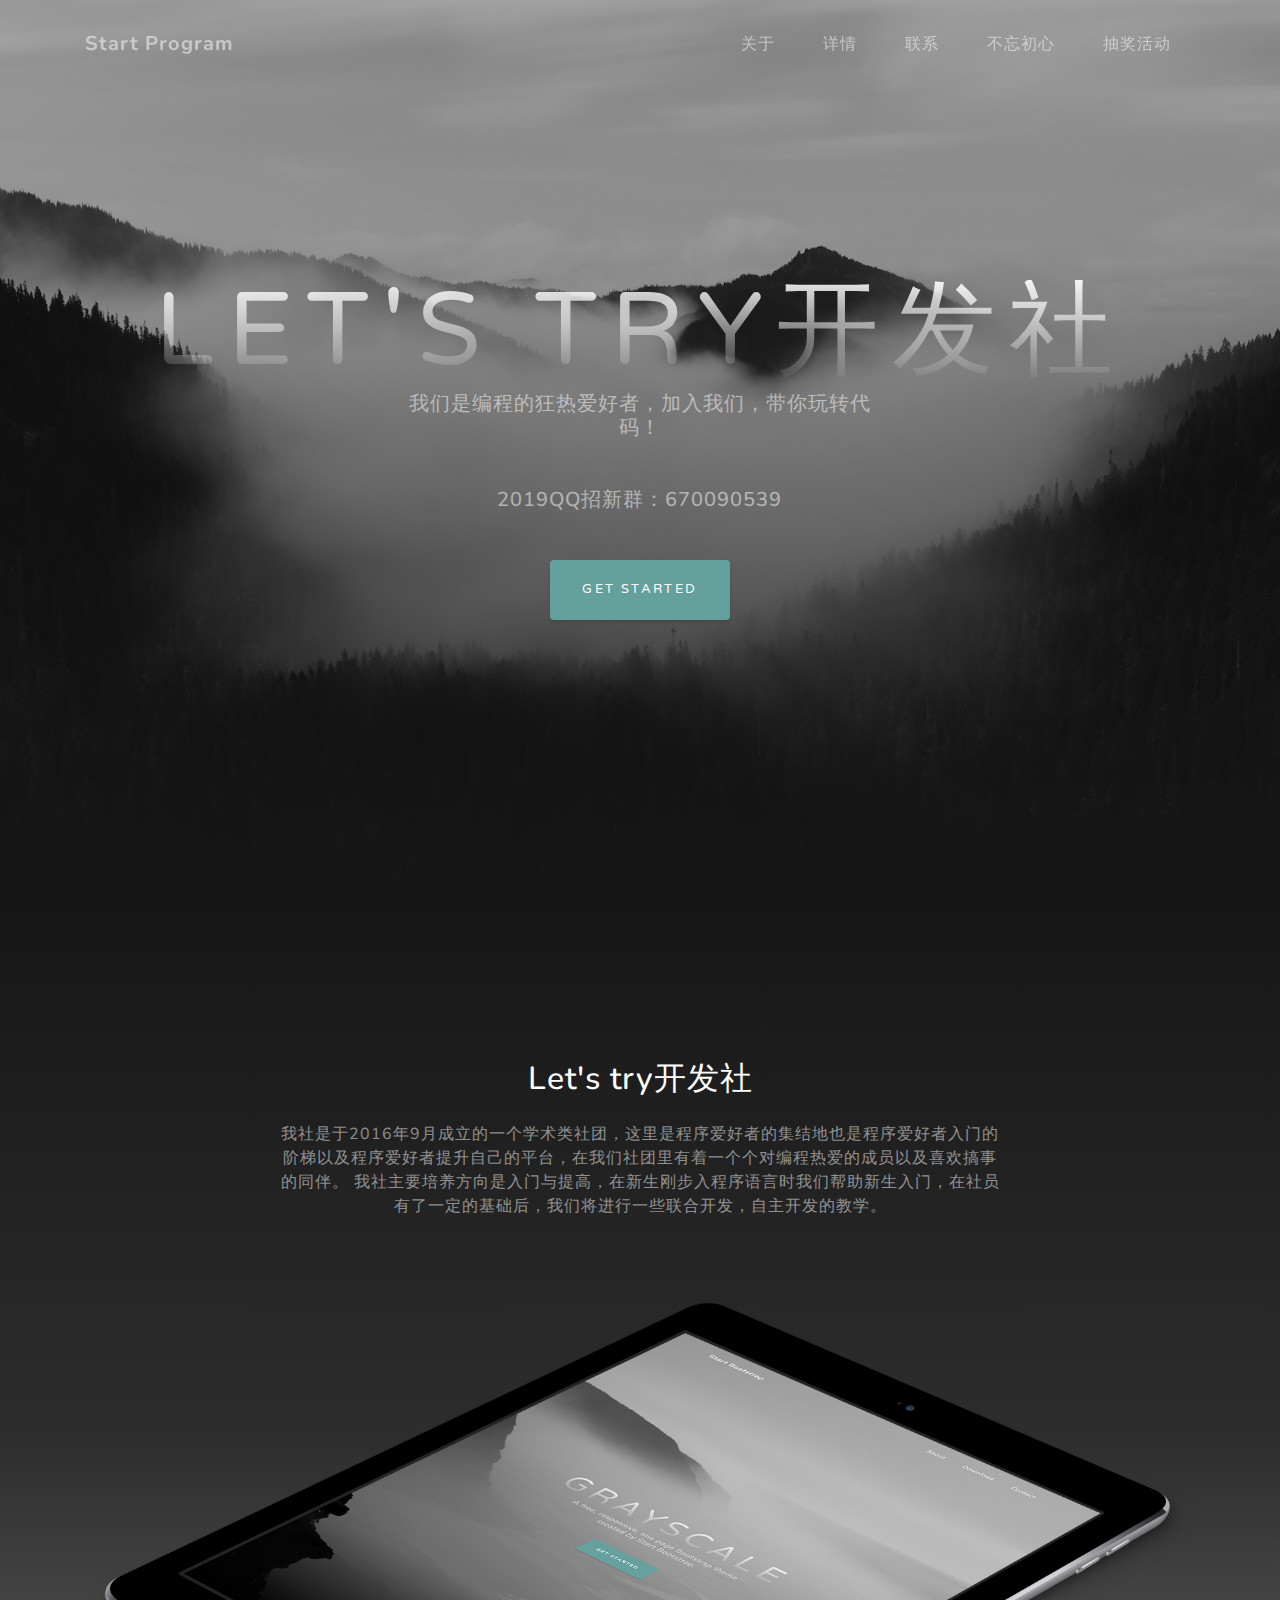
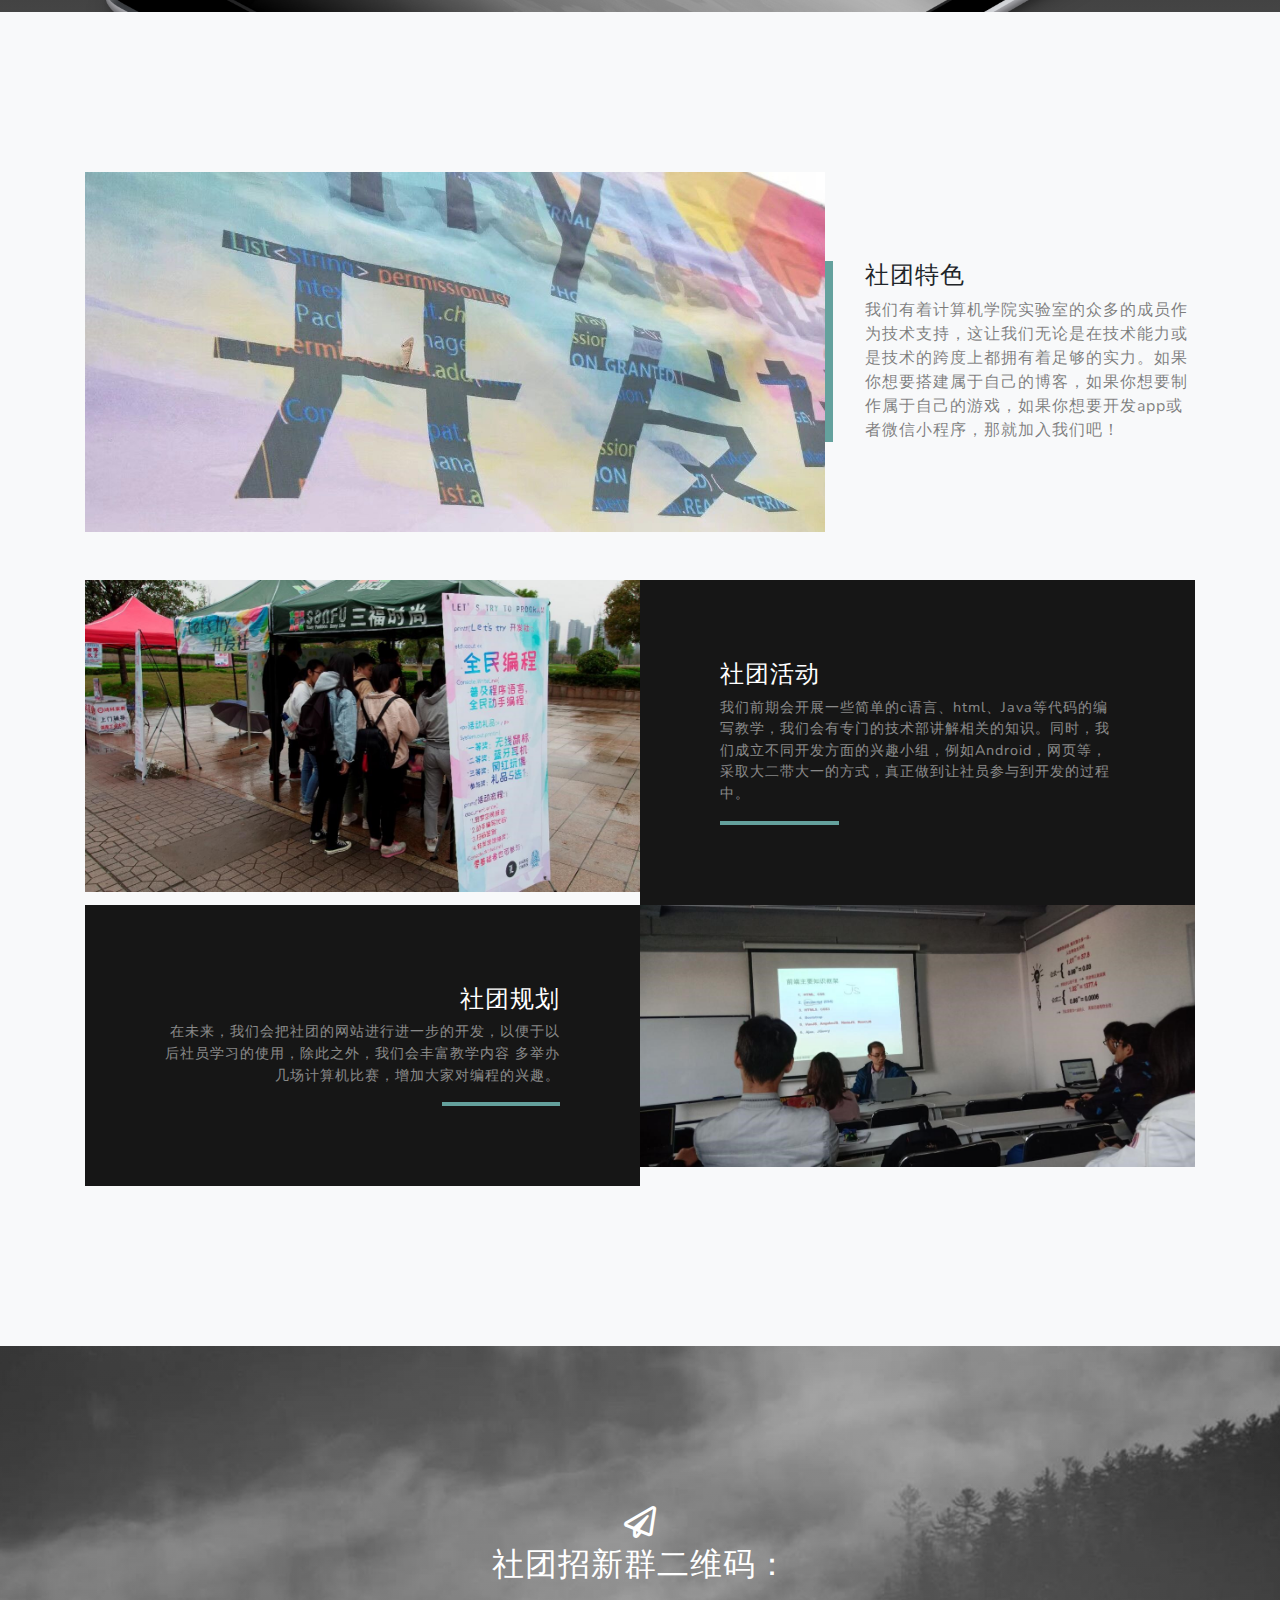
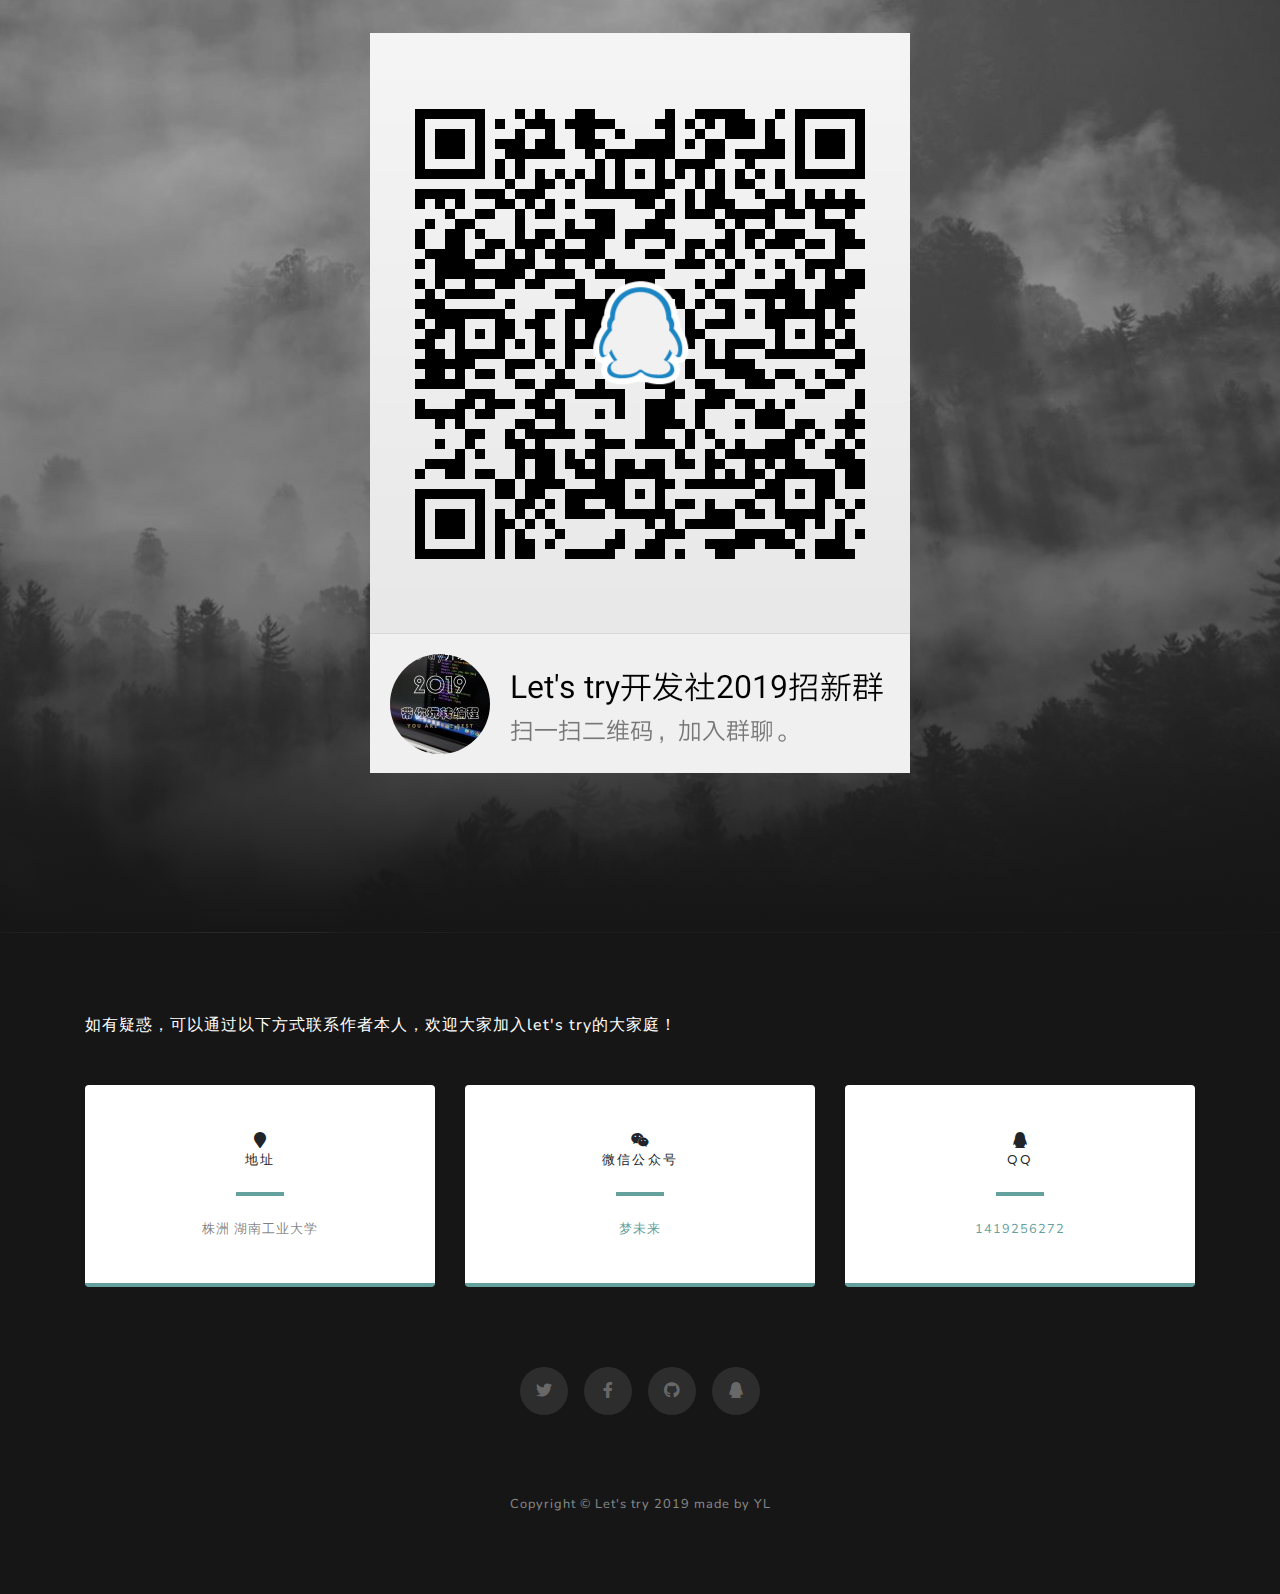
==== index.html @ 75ba318c "Add files via upload" ====
<!DOCTYPE html>
<html lang="en">

<head>

  <meta charset="utf-8">
  <meta name="viewport" content="width=device-width, initial-scale=1, shrink-to-fit=no">
  <meta name="description" content="">
  <meta name="author" content="">

  <title>Let's try开发社</title>
  <link rel="shortcut icon" href="img/index.jpg" type="image/x-icon">
  <!-- Bootstrap core CSS -->
  <link href="vendor/bootstrap/css/bootstrap.min.css" rel="stylesheet">

  <!-- Custom fonts for this template -->
  <link href="vendor/fontawesome-free/css/all.min.css" rel="stylesheet">
  <link href="https://fonts.googleapis.com/css?family=Varela+Round" rel="stylesheet">
  <link href="https://fonts.googleapis.com/css?family=Nunito:200,200i,300,300i,400,400i,600,600i,700,700i,800,800i,900,900i" rel="stylesheet">

  <!-- Custom styles for this template -->
  <link href="css/grayscale.min.css" rel="stylesheet">

</head>

<body id="page-top">

  <!-- Navigation -->
  <nav class="navbar navbar-expand-lg navbar-light fixed-top" id="mainNav">
    <div class="container">
      <a class="navbar-brand js-scroll-trigger" href="#page-top">Start Program</a>
      <button class="navbar-toggler navbar-toggler-right" type="button" data-toggle="collapse" data-target="#navbarResponsive" aria-controls="navbarResponsive" aria-expanded="false" aria-label="Toggle navigation">
        Menu
        <i class="fas fa-bars"></i>
      </button>
      <div class="collapse navbar-collapse" id="navbarResponsive">
        <ul class="navbar-nav ml-auto">
          <li class="nav-item">
            <a class="nav-link js-scroll-trigger" href="#about">关于</a>
          </li>
          <li class="nav-item">
            <a class="nav-link js-scroll-trigger" href="#projects">详情</a>
          </li>
          <li class="nav-item">
            <a class="nav-link js-scroll-trigger" href="#signup">联系</a>
          </li>
          <li class="nav-item">
            <a class="nav-link js-scroll-trigger" href="/activity1/index.html">不忘初心</a>   
          </li>
          <li class="nav-item">
            <a class="nav-link js-scroll-trigger" href="/activity/index.html">抽奖活动</a>
          </li>
        </ul>
      </div>
    </div>
  </nav>

  <!-- Header -->
  <header class="masthead">
    <div class="container d-flex h-100 align-items-center">
      <div class="mx-auto text-center">
        <h1 class="mx-auto my-0 text-uppercase">Let's try开发社</h1>
        <h2 class="text-white-50 mx-auto mt-2 mb-5">我们是编程的狂热爱好者，加入我们，带你玩转代码！</h2>
        <h2 class="text-white-50 mx-auto mt-2 mb-5">2019QQ招新群：670090539</h2>
        <a href="#about" class="btn btn-primary js-scroll-trigger">Get Started</a>
      </div>
    </div>
  </header>

  <!-- About Section -->
  <section id="about" class="about-section text-center">
    <div class="container">
      <div class="row">
        <div class="col-lg-8 mx-auto">
          <h2 class="text-white mb-4">Let's try开发社</h2>
          <p class="text-white-50">我社是于2016年9月成立的一个学术类社团，这里是程序爱好者的集结地也是程序爱好者入门的阶梯以及程序爱好者提升自己的平台，在我们社团里有着一个个对编程热爱的成员以及喜欢搞事的同伴。
            我社主要培养方向是入门与提高，在新生刚步入程序语言时我们帮助新生入门，在社员有了一定的基础后，我们将进行一些联合开发，自主开发的教学。</p>
        </div>
      </div>
      <img src="img/ipad.png" class="img-fluid" alt="">
    </div>
  </section>

  <!-- Projects Section -->
  <section id="projects" class="projects-section bg-light">
    <div class="container">

      <!-- Featured Project Row -->
      <div class="row align-items-center no-gutters mb-4 mb-lg-5">
        <div class="col-xl-8 col-lg-7">
          <img class="img-fluid mb-3 mb-lg-0" src="img/QQ1.jpg" alt="">
        </div>
        <div class="col-xl-4 col-lg-5">
          <div class="featured-text text-center text-lg-left">
            <h4>社团特色</h4>
            <p class="text-black-50 mb-0">我们有着计算机学院实验室的众多的成员作为技术支持，这让我们无论是在技术能力或是技术的跨度上都拥有着足够的实力。如果你想要搭建属于自己的博客，如果你想要制作属于自己的游戏，如果你想要开发app或者微信小程序，那就加入我们吧！</p>
          </div>
        </div>
      </div>

      <!-- Project One Row -->
      <div class="row justify-content-center no-gutters mb-5 mb-lg-0">
        <div class="col-lg-6">
          <img class="img-fluid" src="img/QQ2.jpg" alt="">
        </div>
        <div class="col-lg-6">
          <div class="bg-black text-center h-100 project">
            <div class="d-flex h-100">
              <div class="project-text w-100 my-auto text-center text-lg-left">
                <h4 class="text-white">社团活动</h4>
                <p class="mb-0 text-white-50">我们前期会开展一些简单的c语言、html、Java等代码的编写教学，我们会有专门的技术部讲解相关的知识。同时，我们成立不同开发方面的兴趣小组，例如Android，网页等，采取大二带大一的方式，真正做到让社员参与到开发的过程中。</p>
                <hr class="d-none d-lg-block mb-0 ml-0">
              </div>
            </div>
          </div>
        </div>
      </div>

      <!-- Project Two Row -->
      <div class="row justify-content-center no-gutters">
        <div class="col-lg-6">
          <img class="img-fluid" src="img/QQ3.jpg" alt="">
        </div>
        <div class="col-lg-6 order-lg-first">
          <div class="bg-black text-center h-100 project">
            <div class="d-flex h-100">
              <div class="project-text w-100 my-auto text-center text-lg-right">
                <h4 class="text-white">社团规划</h4>
                <p class="mb-0 text-white-50">在未来，我们会把社团的网站进行进一步的开发，以便于以后社员学习的使用，除此之外，我们会丰富教学内容
                    多举办几场计算机比赛，增加大家对编程的兴趣。
                    </p>
                <hr class="d-none d-lg-block mb-0 mr-0">
              </div>
            </div>
          </div>
        </div>
      </div>

    </div>
  </section>

  <!-- Signup Section -->
  <section id="signup" class="signup-section">
    <div class="container">
      <div class="row">
        <div class="col-md-10 col-lg-8 mx-auto text-center">

          <i class="far fa-paper-plane fa-2x mb-2 text-white"></i>
          <h2 class="text-white mb-5">社团招新群二维码：</h2>
          <img class="img-fluid" src="img/qq.png" />
          

        </div>
      </div>
    </div>
  </section>

  <!-- Contact Section -->
  <section class="contact-section bg-black">
    <div class="container">
      <div><p class="text-white mb-5">如有疑惑，可以通过以下方式联系作者本人，欢迎大家加入let's try的大家庭！</p></div>
      <div class="row">

        <div class="col-md-4 mb-3 mb-md-0">
          <div class="card py-4 h-100">
            <div class="card-body text-center">
              <i class="fa fa-map-marker"></i>
              <h4 class="text-uppercase m-0">地址</h4>
              <hr class="my-4">
              <div class="small text-black-50">株洲 湖南工业大学</div>
            </div>
          </div>
        </div>

        <div class="col-md-4 mb-3 mb-md-0">
          <div class="card py-4 h-100">
            <div class="card-body text-center">
              <i class="fab fa-weixin"></i>
              <h4 class="text-uppercase m-0">微信公众号</h4>
              <hr class="my-4">
              <div class="small text-black-50">
                <a href="http://mp.weixin.qq.com/mp/homepage?__biz=MzI1MDUzMTQ4Mw==&hid=1&sn=2bb60df030bb95c0f234b1d04821ba49&scene=18#wechat_redirect">梦未来</a>
              </div>
            </div>
          </div>
        </div>

        <div class="col-md-4 mb-3 mb-md-0">
          <div class="card py-4 h-100">
            <div class="card-body text-center">
              <i class="fab fa-qq "></i>
              <h4 class="text-uppercase m-0">QQ</h4>
              <hr class="my-4">
              <div class="small text-black-50"><a href="http://wpa.qq.com/msgrd?v=3&uin=1419256272&site=qq&menu=yes">1419256272</a></div>
            </div>
          </div>
        </div>
      </div>

      <div class="social d-flex justify-content-center">
        <a href="#" class="mx-2">
          <i class="fab fa-twitter"></i>
        </a>
        <a href="#" class="mx-2">
          <i class="fab fa-facebook-f"></i>
        </a>
        <a href="https://github.com/ceresOPA" class="mx-2">
          <i class="fab fa-github"></i>
        </a>
        <a href="http://wpa.qq.com/msgrd?v=3&uin=1419256272&site=qq&menu=yes" class="mx-2">
          <i class="fab fa-qq"></i>
        </a>
      </div>

    </div>
  </section>

  <!-- Footer -->
  <footer class="bg-black small text-center text-white-50">
    <div class="container">
      Copyright &copy; Let's try 2019 made by YL
    </div>
  </footer>

  <!-- Bootstrap core JavaScript -->
  <script src="vendor/jquery/jquery.min.js"></script>
  <script src="vendor/bootstrap/js/bootstrap.bundle.min.js"></script>

  <!-- Plugin JavaScript -->
  <script src="vendor/jquery-easing/jquery.easing.min.js"></script>

  <!-- Custom scripts for this template -->
  <script src="js/grayscale.min.js"></script>

</body>

</html>
---- css/grayscale.min.css ----
/*!
 * Start Bootstrap - Grayscale v5.0.8 (https://startbootstrap.com/template-overviews/grayscale)
 * Copyright 2013-2019 Start Bootstrap
 * Licensed under MIT (https://github.com/BlackrockDigital/startbootstrap-grayscale/blob/master/LICENSE)
 */#mainNav{min-height:56px;background-color:#fff}#mainNav .navbar-toggler{font-size:80%;padding:.75rem;color:#64a19d;border:1px solid #64a19d}#mainNav .navbar-toggler:focus{outline:0}#mainNav .navbar-brand{color:#161616;font-weight:700;padding:.9rem 0}#mainNav .navbar-nav .nav-item:hover{color:fade(white,80%);outline:0;background-color:transparent}#mainNav .navbar-nav .nav-item:active,#mainNav .navbar-nav .nav-item:focus{outline:0;background-color:transparent}@media (min-width:992px){#mainNav{padding-top:0;padding-bottom:0;border-bottom:none;background-color:transparent;-webkit-transition:background-color .3s ease-in-out;transition:background-color .3s ease-in-out}#mainNav .navbar-brand{padding:.5rem 0;color:rgba(255,255,255,.5)}#mainNav .nav-link{-webkit-transition:none;transition:none;padding:2rem 1.5rem;color:rgba(255,255,255,.5)}#mainNav .nav-link:hover{color:rgba(255,255,255,.75)}#mainNav .nav-link:active{color:#fff}#mainNav.navbar-shrink{background-color:#fff}#mainNav.navbar-shrink .navbar-brand{color:#161616}#mainNav.navbar-shrink .nav-link{color:#161616;padding:1.5rem 1.5rem 1.25rem;border-bottom:.25rem solid transparent}#mainNav.navbar-shrink .nav-link:hover{color:#64a19d}#mainNav.navbar-shrink .nav-link:active{color:#467370}#mainNav.navbar-shrink .nav-link.active{color:#64a19d;outline:0;border-bottom:.25rem solid #64a19d}}.masthead{position:relative;width:100%;height:auto;min-height:35rem;padding:15rem 0;background:-webkit-gradient(linear,left top,left bottom,from(rgba(22,22,22,.3)),color-stop(75%,rgba(22,22,22,.7)),to(#161616)),url(../img/bg-masthead.jpg);background:linear-gradient(to bottom,rgba(22,22,22,.3) 0,rgba(22,22,22,.7) 75%,#161616 100%),url(../img/bg-masthead.jpg);background-position:center;background-repeat:no-repeat;background-attachment:scroll;background-size:cover}.masthead h1{font-family:'Varela Round';font-size:2.5rem;line-height:2.5rem;letter-spacing:.8rem;background:-webkit-linear-gradient(rgba(255,255,255,.9),rgba(255,255,255,0));-webkit-text-fill-color:transparent;-webkit-background-clip:text}.masthead h2{max-width:20rem;font-size:1rem}@media (min-width:768px){.masthead h1{font-size:4rem;line-height:4rem}}@media (min-width:992px){.masthead{height:100vh;padding:0}.masthead h1{font-size:6.5rem;line-height:6.5rem;letter-spacing:.8rem}.masthead h2{max-width:30rem;font-size:1.25rem}}.btn{-webkit-box-shadow:0 .1875rem .1875rem 0 rgba(0,0,0,.1)!important;box-shadow:0 .1875rem .1875rem 0 rgba(0,0,0,.1)!important;padding:1.25rem 2rem;font-family:'Varela Round';font-size:80%;text-transform:uppercase;letter-spacing:.15rem;border:0}.btn-primary{background-color:#64a19d}.btn-primary:hover{background-color:#4f837f}.btn-primary:focus{background-color:#4f837f;color:#fff}.btn-primary:active{background-color:#467370!important}.about-section{padding-top:10rem;background:-webkit-gradient(linear,left top,left bottom,from(#161616),color-stop(75%,rgba(22,22,22,.9)),to(rgba(22,22,22,.8)));background:linear-gradient(to bottom,#161616 0,rgba(22,22,22,.9) 75%,rgba(22,22,22,.8) 100%)}.about-section p{margin-bottom:5rem}.projects-section{padding:10rem 0}.projects-section .featured-text{padding:2rem}@media (min-width:992px){.projects-section .featured-text{padding:0 0 0 2rem;border-left:.5rem solid #64a19d}}.projects-section .project-text{padding:3rem;font-size:90%}@media (min-width:992px){.projects-section .project-text{padding:5rem}.projects-section .project-text hr{border-color:#64a19d;border-width:.25rem;width:30%}}.signup-section{padding:10rem 0;background:-webkit-gradient(linear,left top,left bottom,from(rgba(22,22,22,.1)),color-stop(75%,rgba(22,22,22,.5)),to(#161616)),url(../img/bg-signup.jpg);background:linear-gradient(to bottom,rgba(22,22,22,.1) 0,rgba(22,22,22,.5) 75%,#161616 100%),url(../img/bg-signup.jpg);background-position:center;background-repeat:no-repeat;background-attachment:scroll;background-size:cover}.signup-section .form-inline input{-webkit-box-shadow:0 .1875rem .1875rem 0 rgba(0,0,0,.1)!important;box-shadow:0 .1875rem .1875rem 0 rgba(0,0,0,.1)!important;padding:1.25rem 2rem;height:auto;font-family:'Varela Round';font-size:80%;text-transform:uppercase;letter-spacing:.15rem;border:0}.contact-section{padding:5rem 0 0}.contact-section .card{border:0;border-bottom:.25rem solid #64a19d}.contact-section .card h4{font-size:.8rem;font-family:'Varela Round';text-transform:uppercase;letter-spacing:.15rem}.contact-section .card hr{border-color:#64a19d;border-width:.25rem;width:3rem}.contact-section .social{margin-top:5rem}.contact-section .social a{text-align:center;height:3rem;width:3rem;background:rgba(255,255,255,.1);border-radius:100%;line-height:3rem;color:rgba(255,255,255,.3)}.contact-section .social a:hover{color:rgba(255,255,255,.5)}.contact-section .social a:active{color:#fff}body{font-family:Nunito;letter-spacing:.0625em}a{color:#64a19d}a:focus,a:hover{text-decoration:none;color:#3c6360}.bg-black{background-color:#161616!important}.bg-primary{background-color:#64a19d!important}.text-primary{color:#64a19d!important}footer{padding:5rem 0}
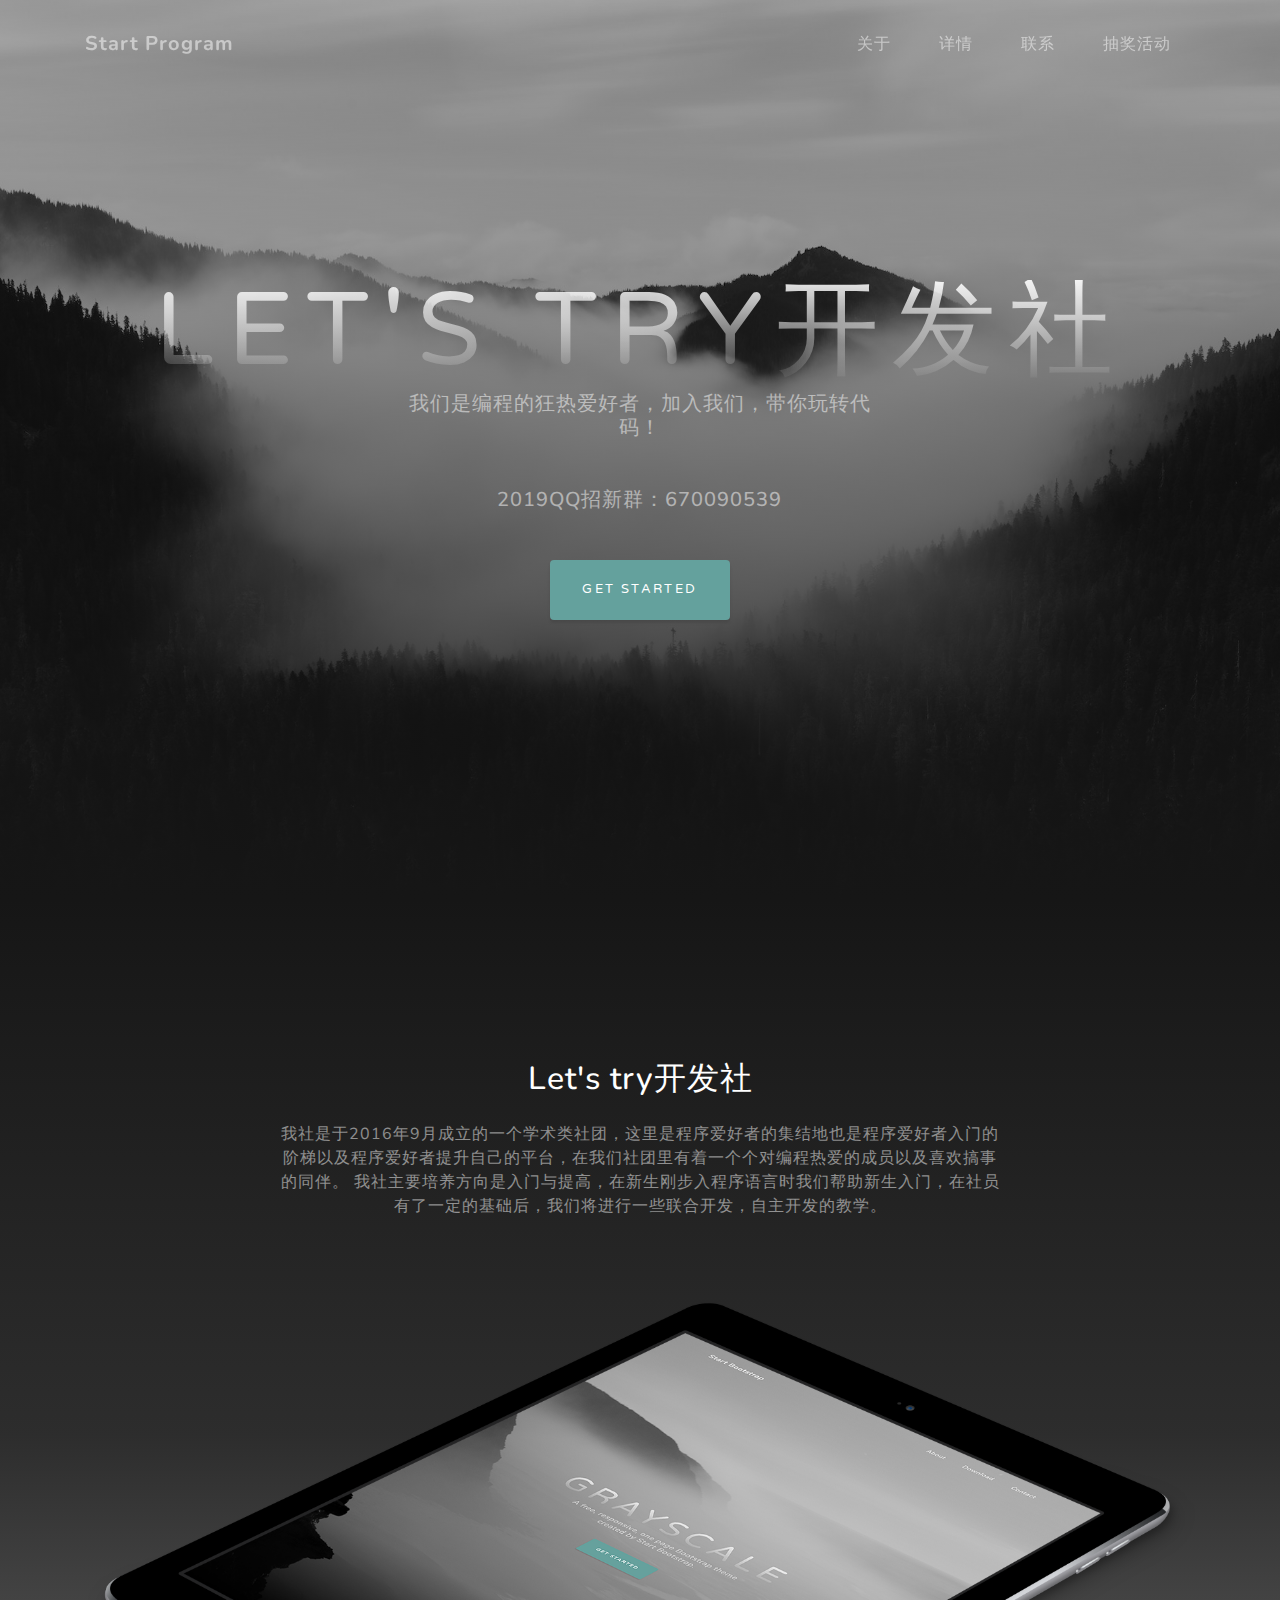
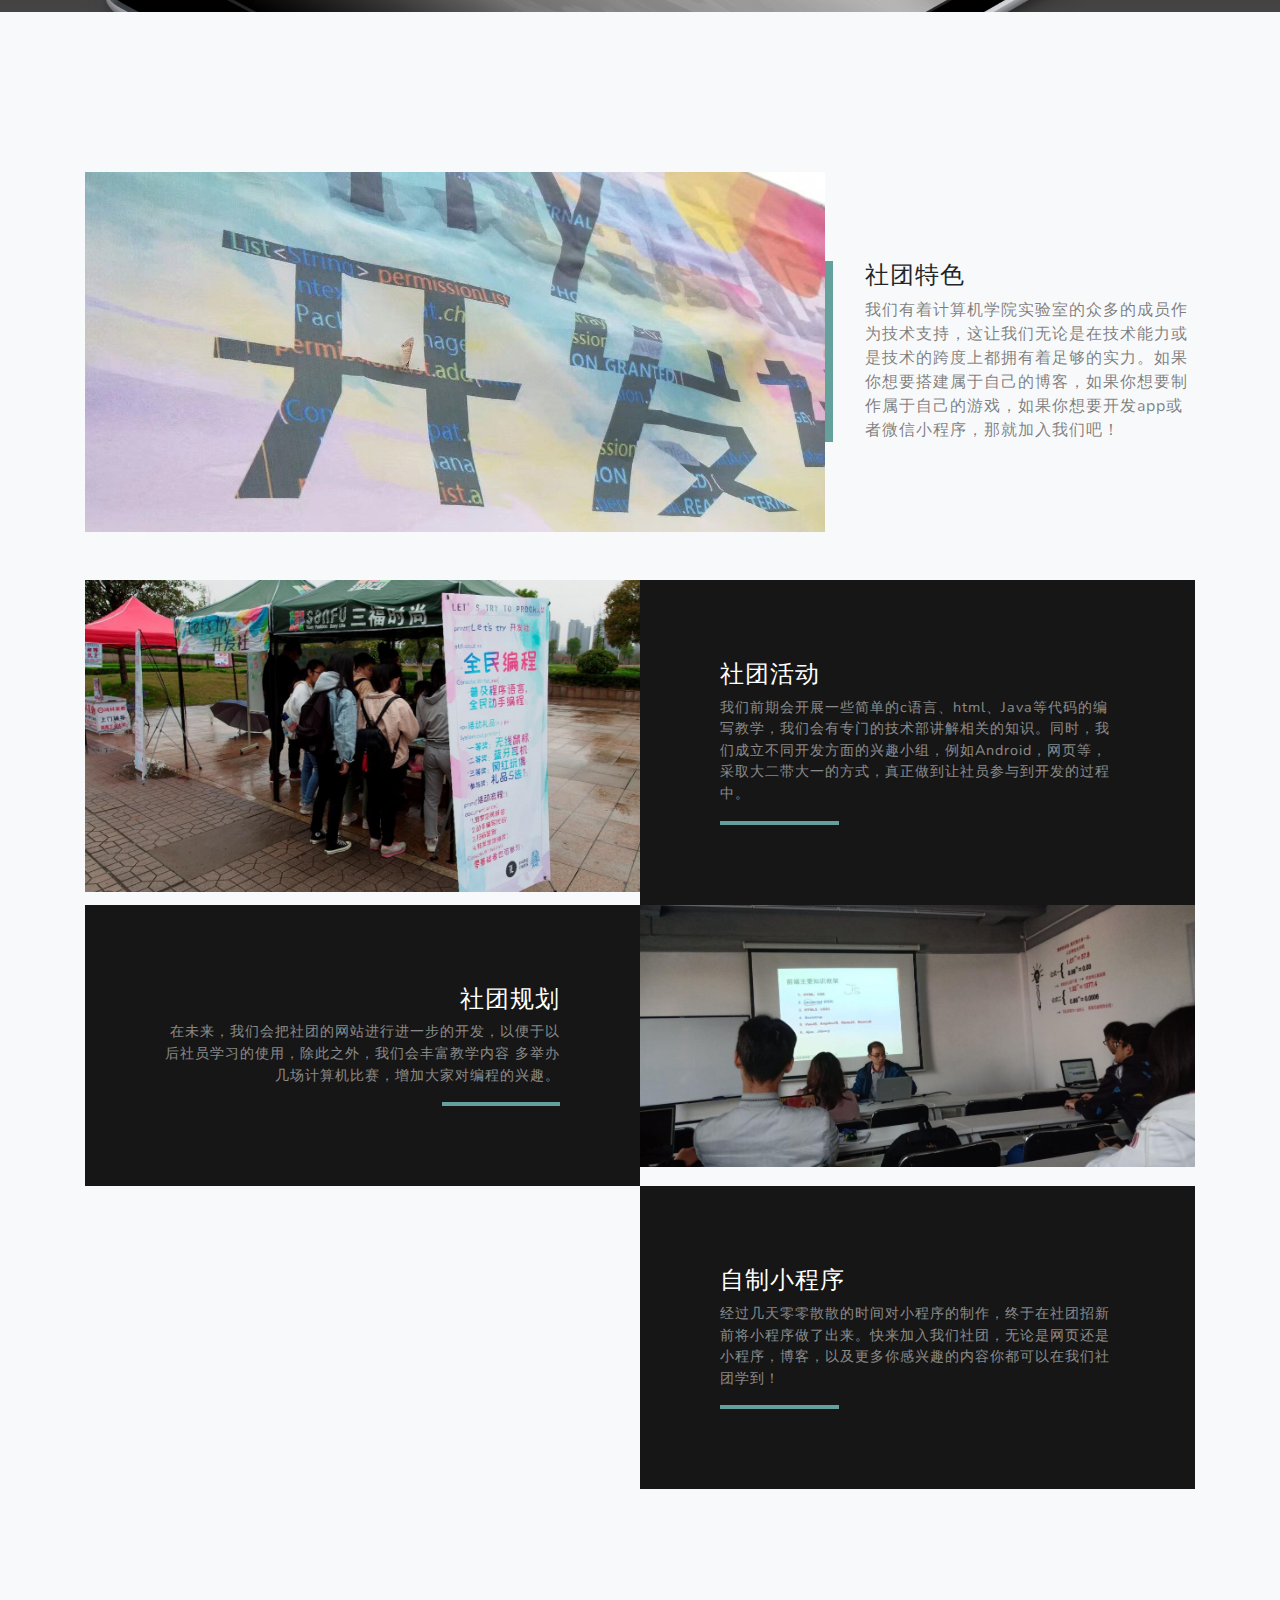
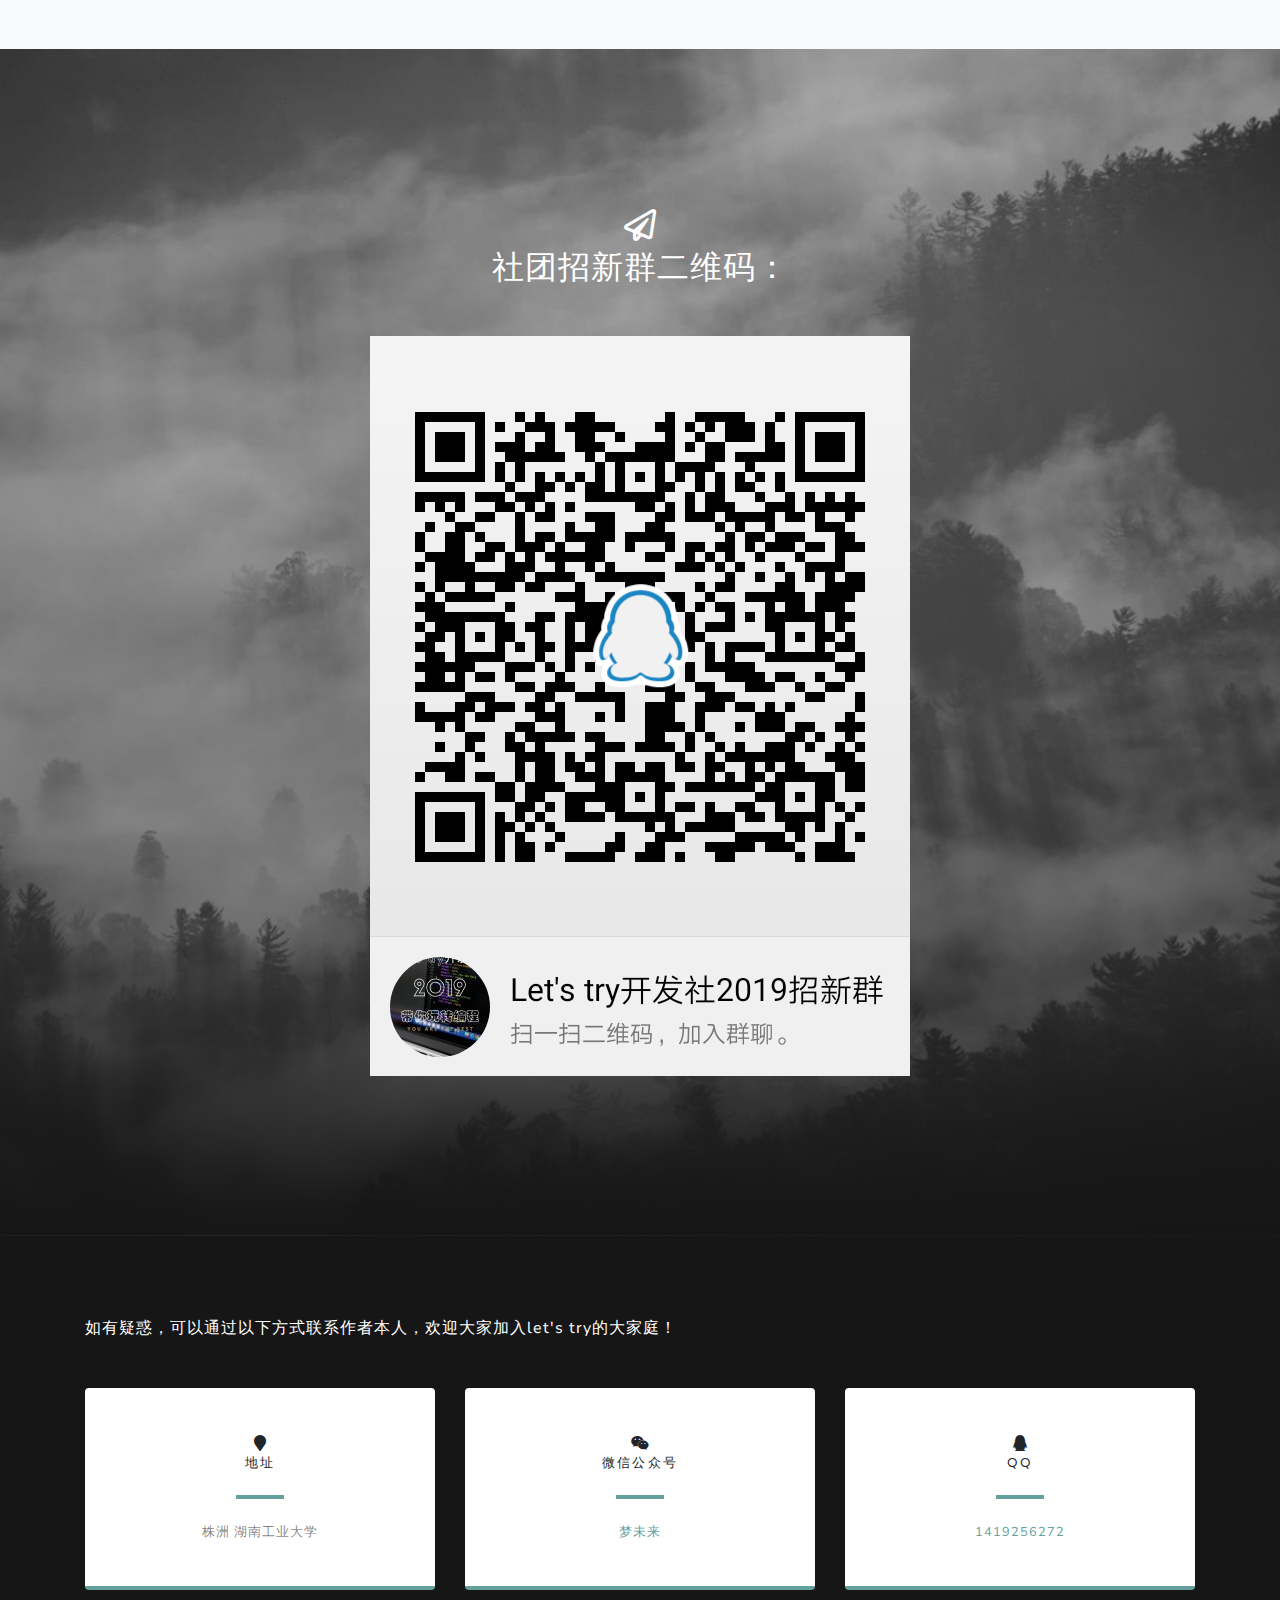
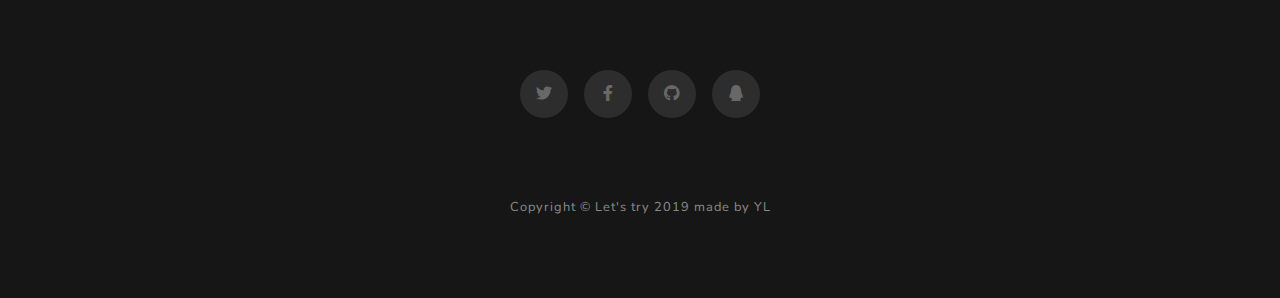
==== commit a630b62f: "Add files via upload" ====
--- a/index.html
+++ b/index.html
@@ -43,9 +43,6 @@
           </li>
           <li class="nav-item">
             <a class="nav-link js-scroll-trigger" href="#signup">联系</a>
-          </li>
-          <li class="nav-item">
-            <a class="nav-link js-scroll-trigger" href="/activity1/index.html">不忘初心</a>   
           </li>
           <li class="nav-item">
             <a class="nav-link js-scroll-trigger" href="/activity/index.html">抽奖活动</a>
@@ -136,6 +133,26 @@
         </div>
       </div>
 
+            <!-- Project One Row -->
+            <div class="row justify-content-center no-gutters mb-5 mb-lg-0">
+              <div class="col-lg-6">
+                <img class="img-fluid" src="img/box.png" alt="">
+              </div>
+              <div class="col-lg-6">
+                <div class="bg-black text-center h-100 project">
+                  <div class="d-flex h-100">
+                    <div class="project-text w-100 my-auto text-center text-lg-left">
+                      <h4 class="text-white">自制小程序</h4>
+                      <p class="mb-0 text-white-50">经过几天零零散散的时间对小程序的制作，终于在社团招新前将小程序做了出来。快来加入我们社团，无论是网页还是小程序，博客，以及更多你感兴趣的内容你都可以在我们社团学到！</p>
+                      <hr class="d-none d-lg-block mb-0 ml-0">
+                    </div>
+                  </div>
+                </div>
+              </div>
+            </div>
+
+
+
     </div>
   </section>
 
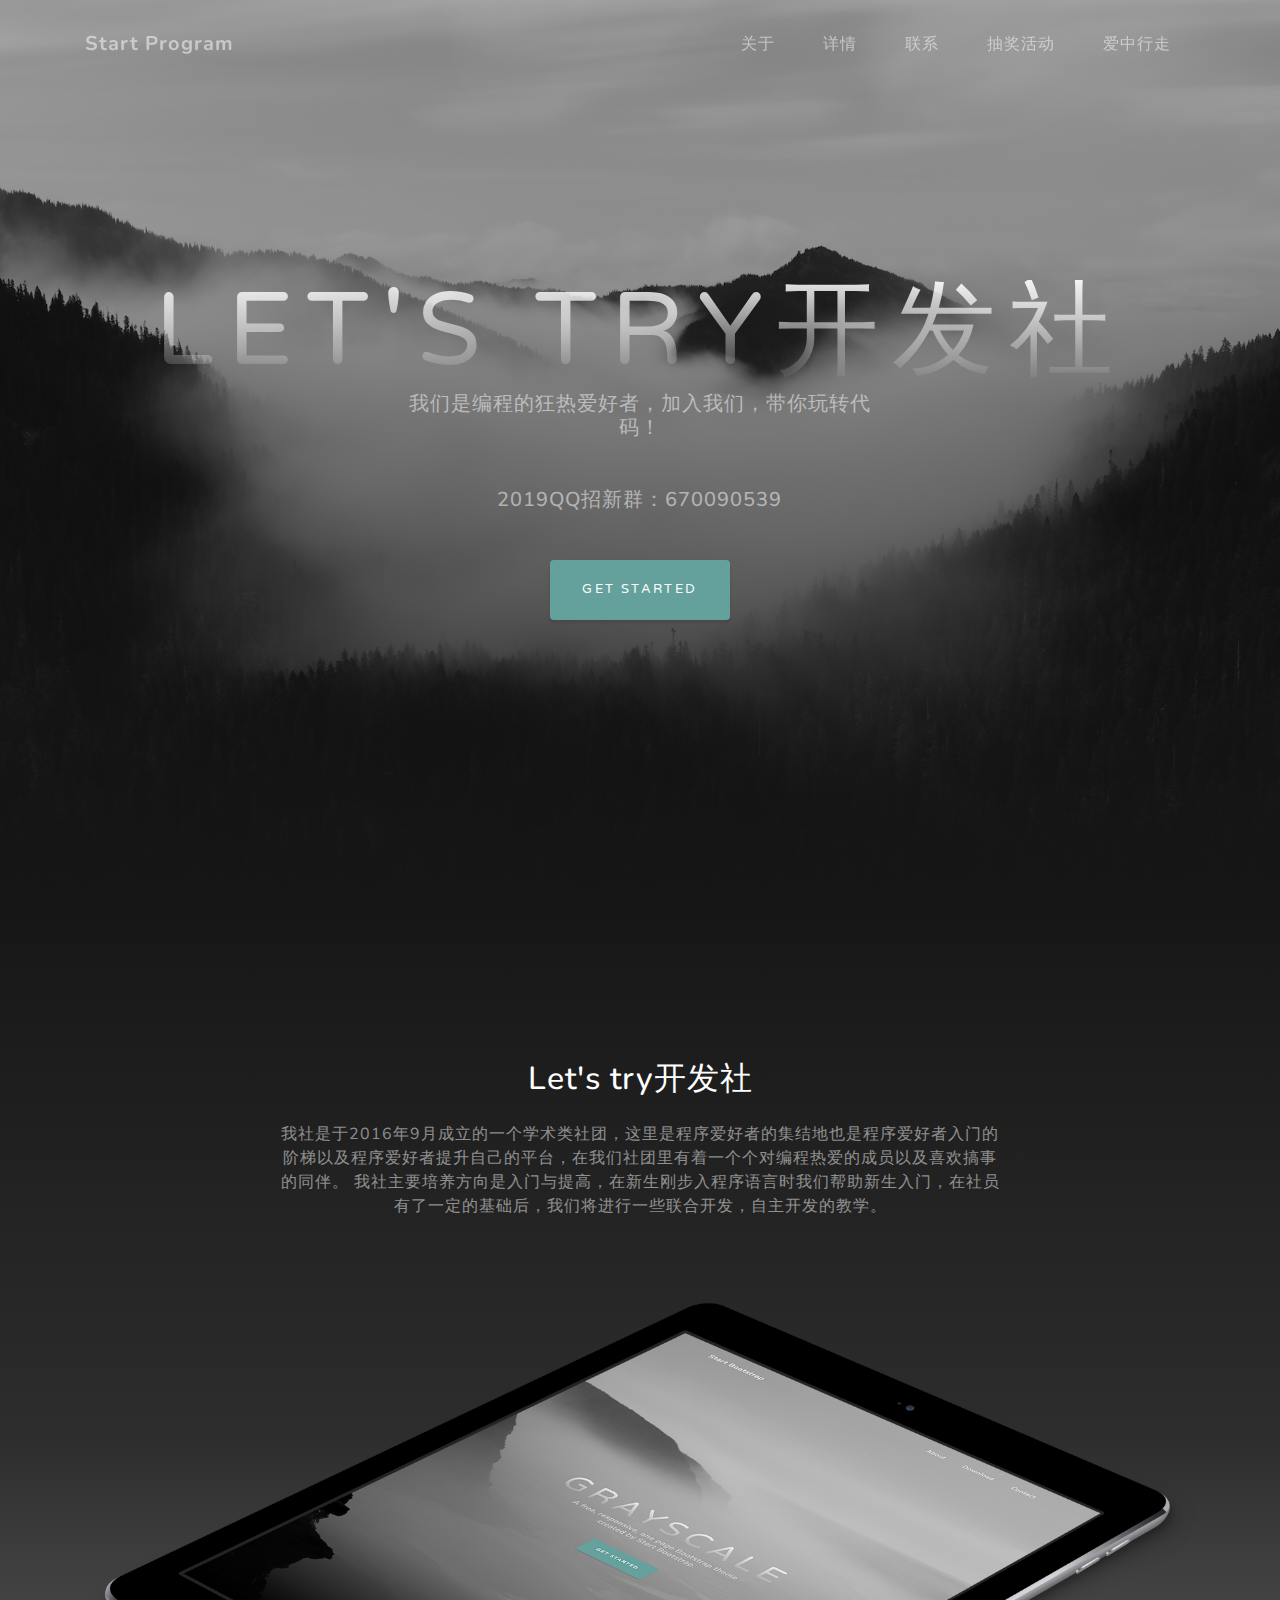
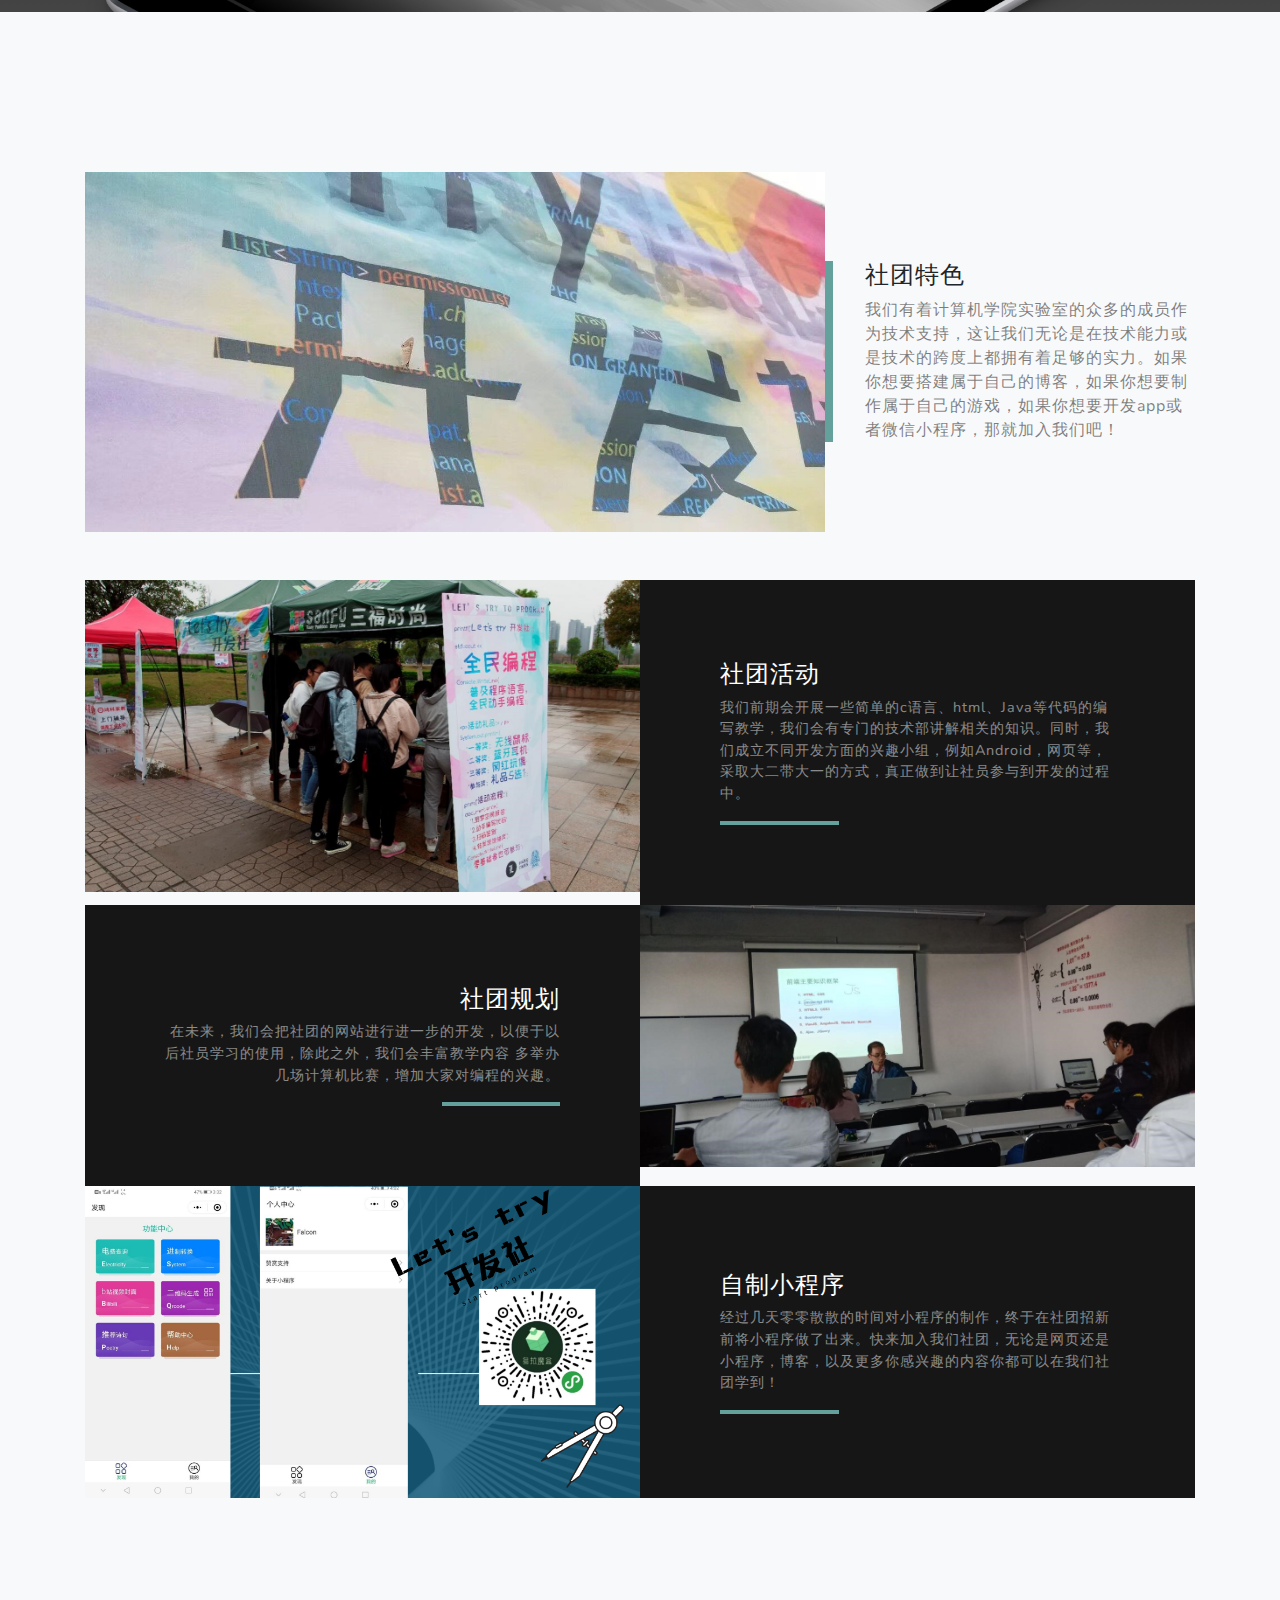
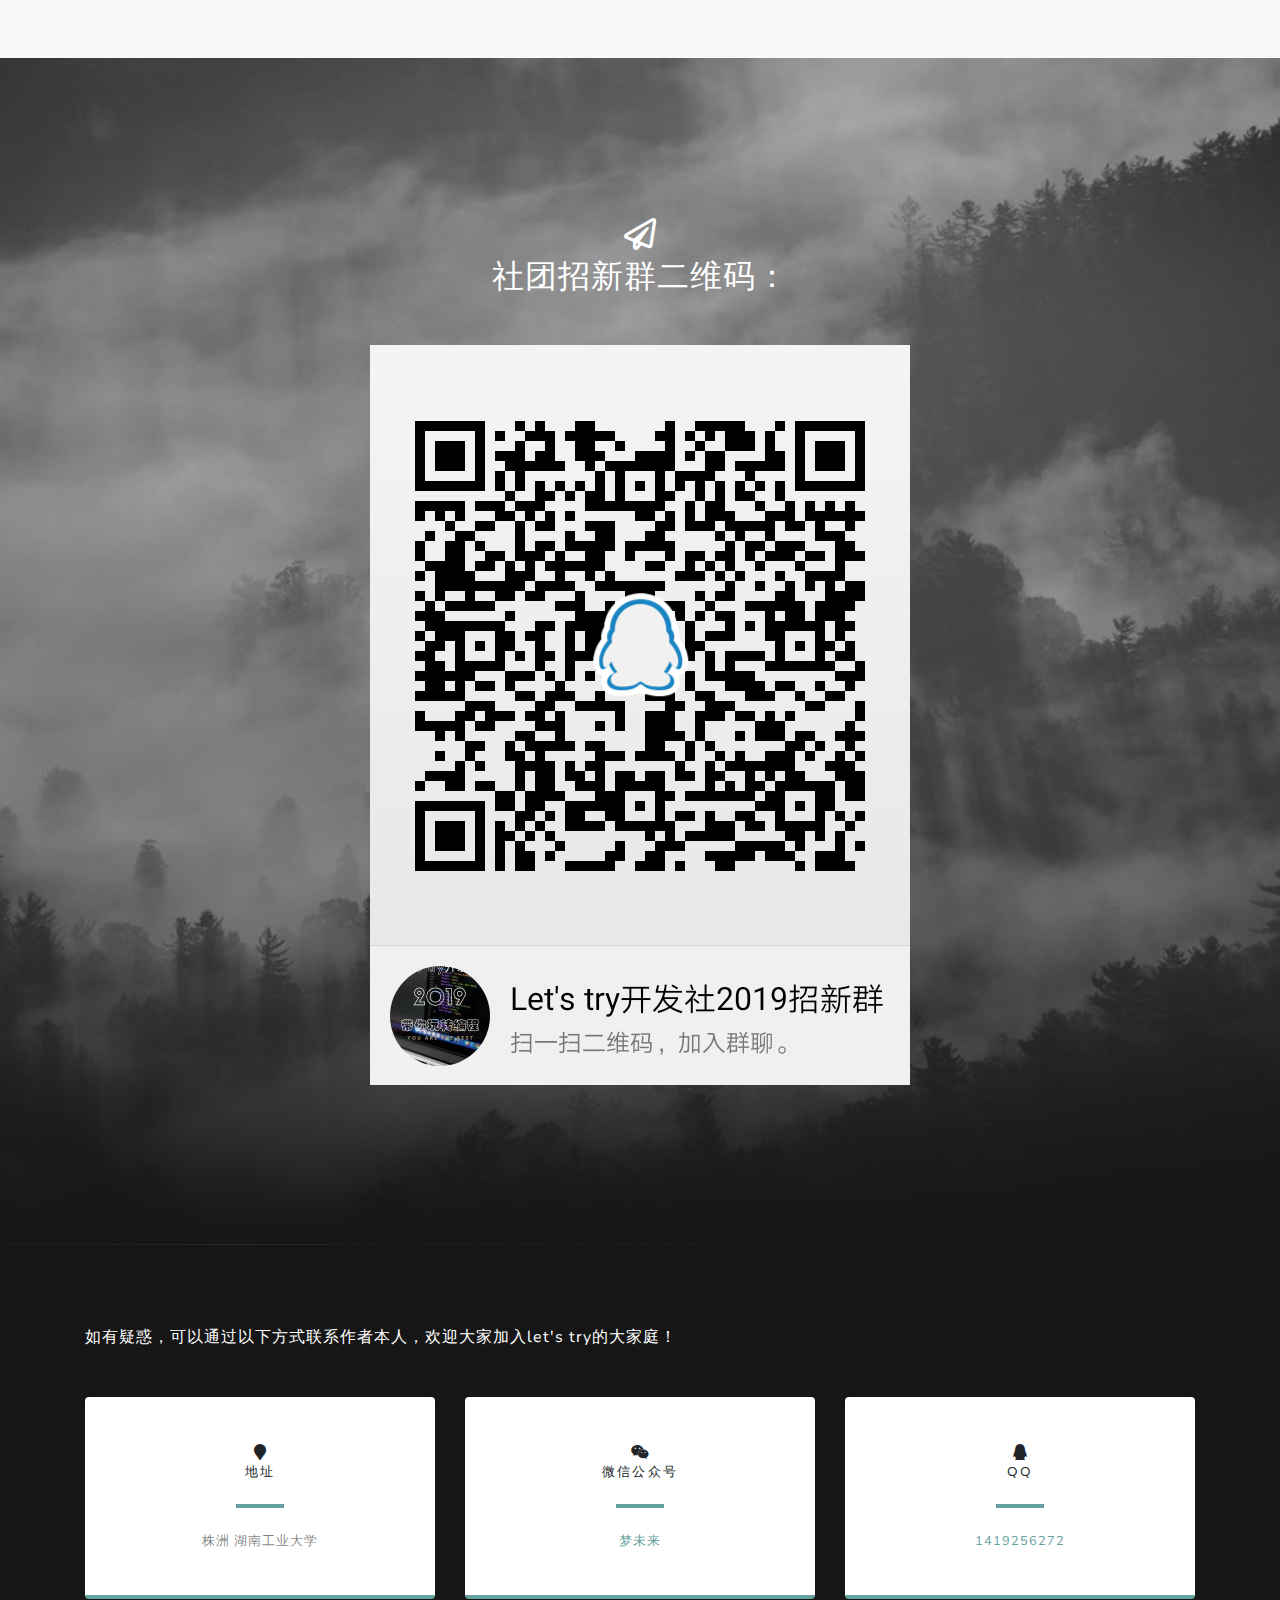
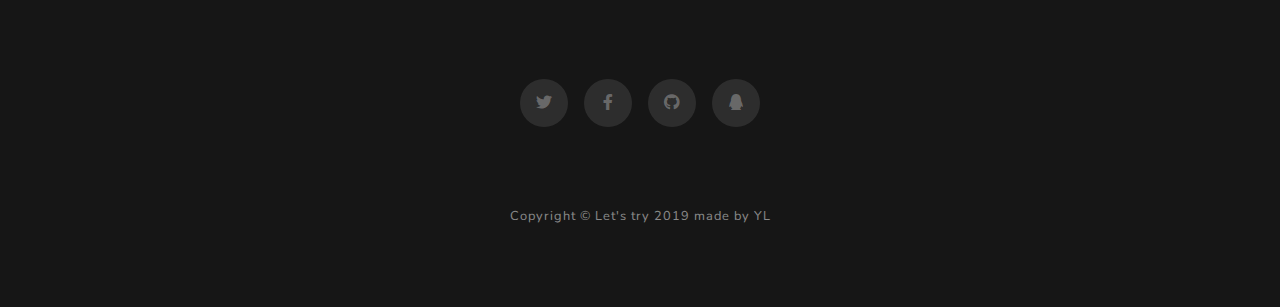
==== commit d68e81f2: "Update index.html" ====
--- a/index.html
+++ b/index.html
@@ -46,6 +46,9 @@
           </li>
           <li class="nav-item">
             <a class="nav-link js-scroll-trigger" href="/activity/index.html">抽奖活动</a>
+          </li>
+            <li class="nav-item">
+            <a class="nav-link js-scroll-trigger" href="/walk.pdf">爱中行走</a>
           </li>
         </ul>
       </div>
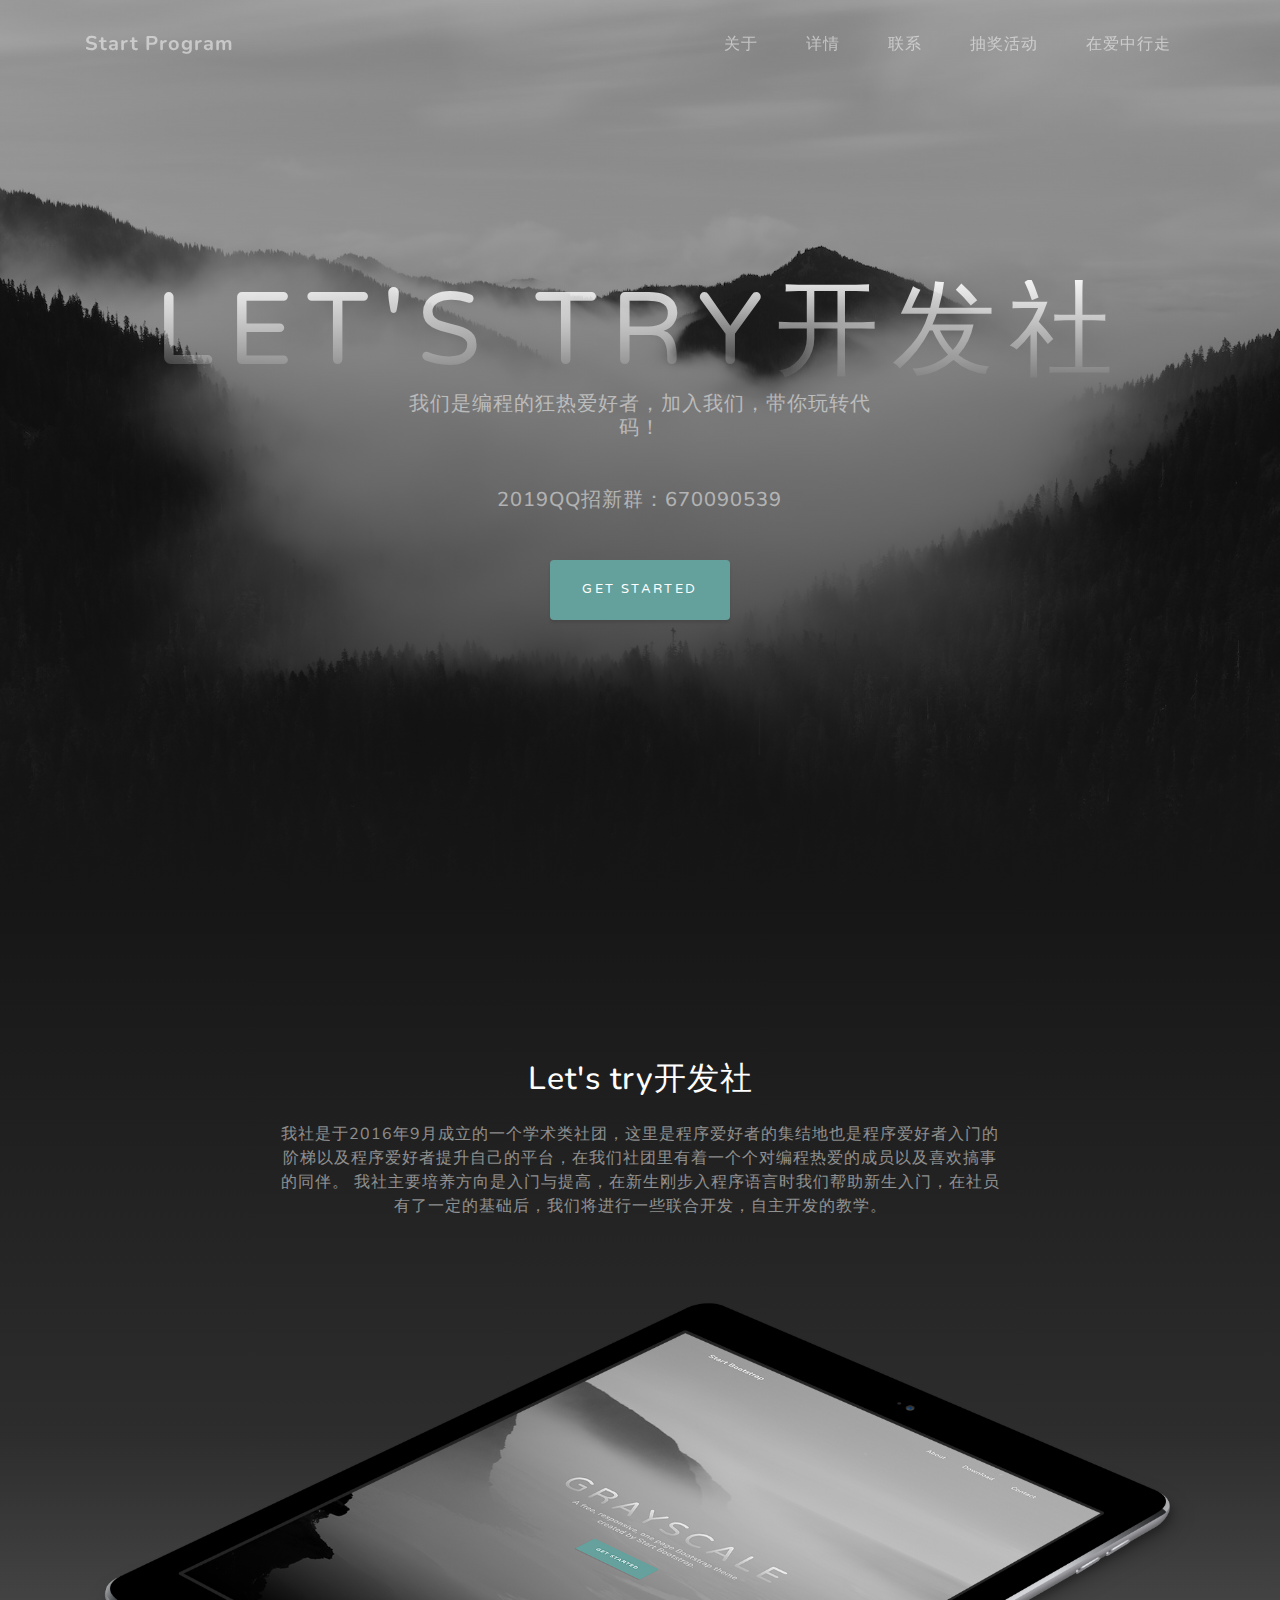
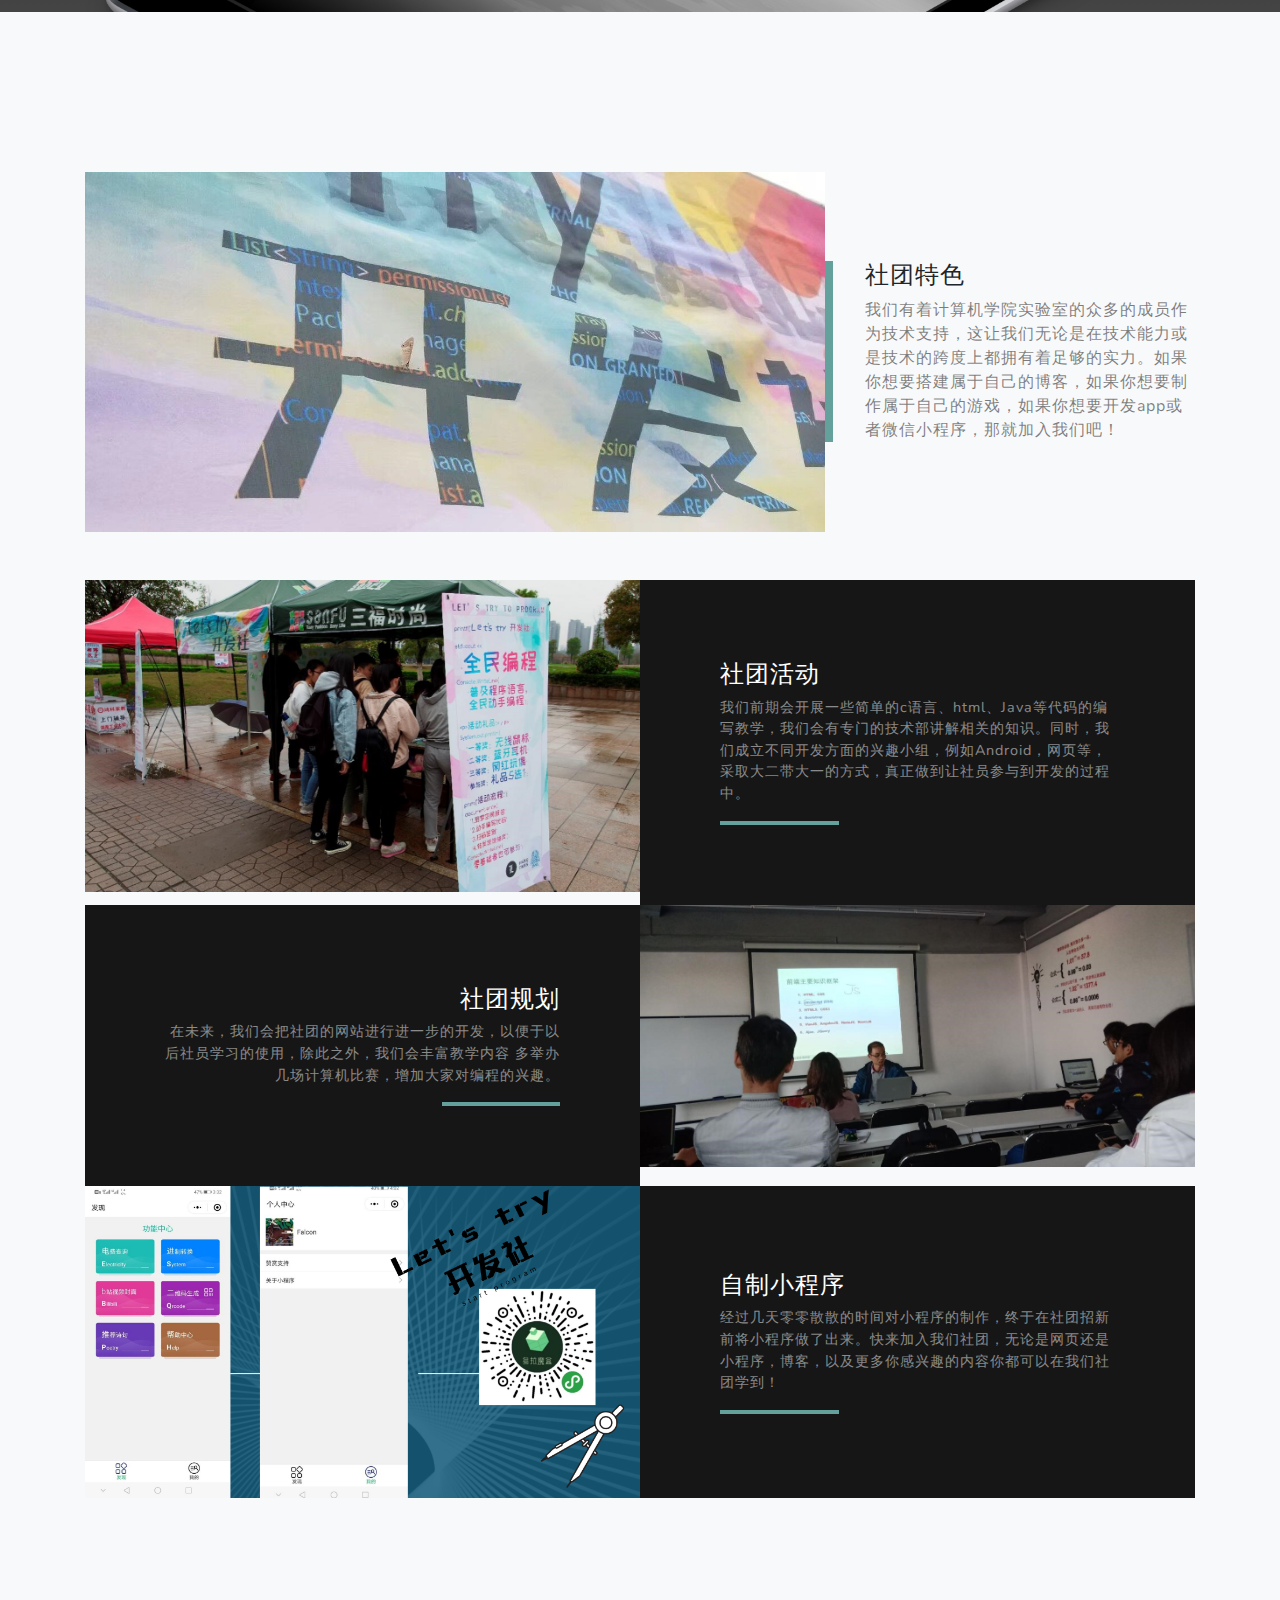
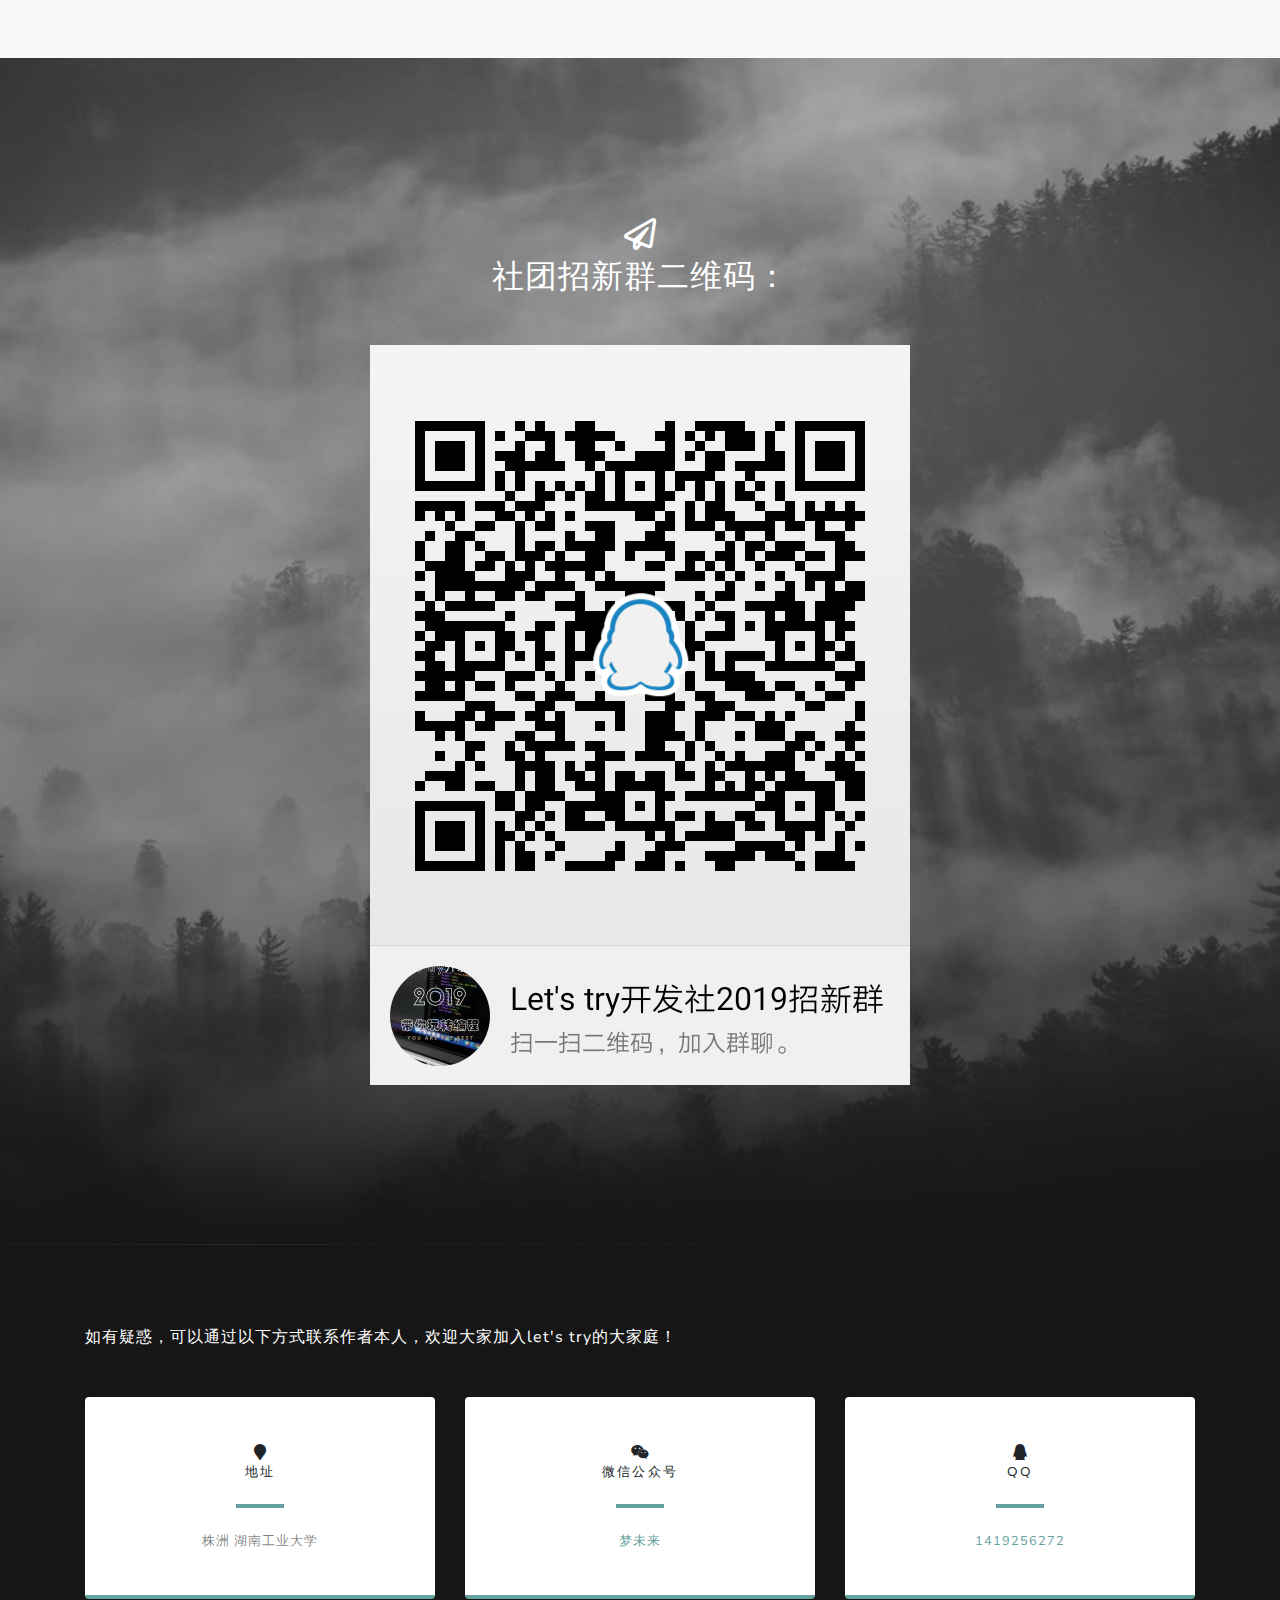
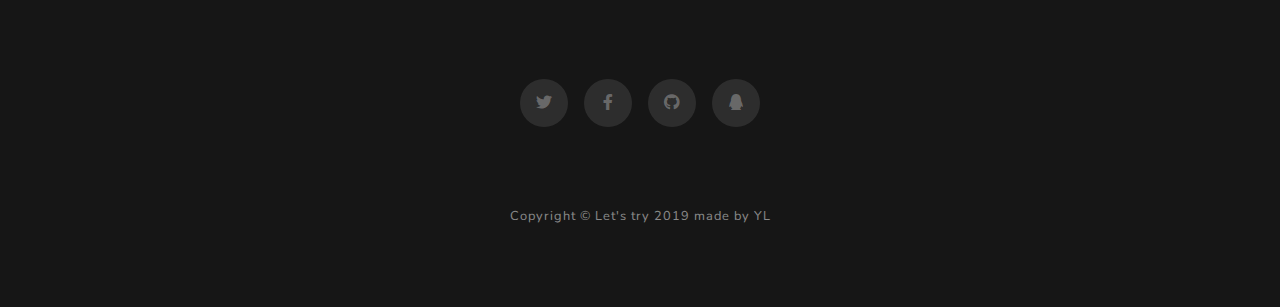
==== commit d690536b: "Update index.html" ====
--- a/index.html
+++ b/index.html
@@ -48,7 +48,7 @@
             <a class="nav-link js-scroll-trigger" href="/activity/index.html">抽奖活动</a>
           </li>
             <li class="nav-item">
-            <a class="nav-link js-scroll-trigger" href="/walk.pdf">爱中行走</a>
+            <a class="nav-link js-scroll-trigger" href="/pdf/walk.html">在爱中行走</a>
           </li>
         </ul>
       </div>
